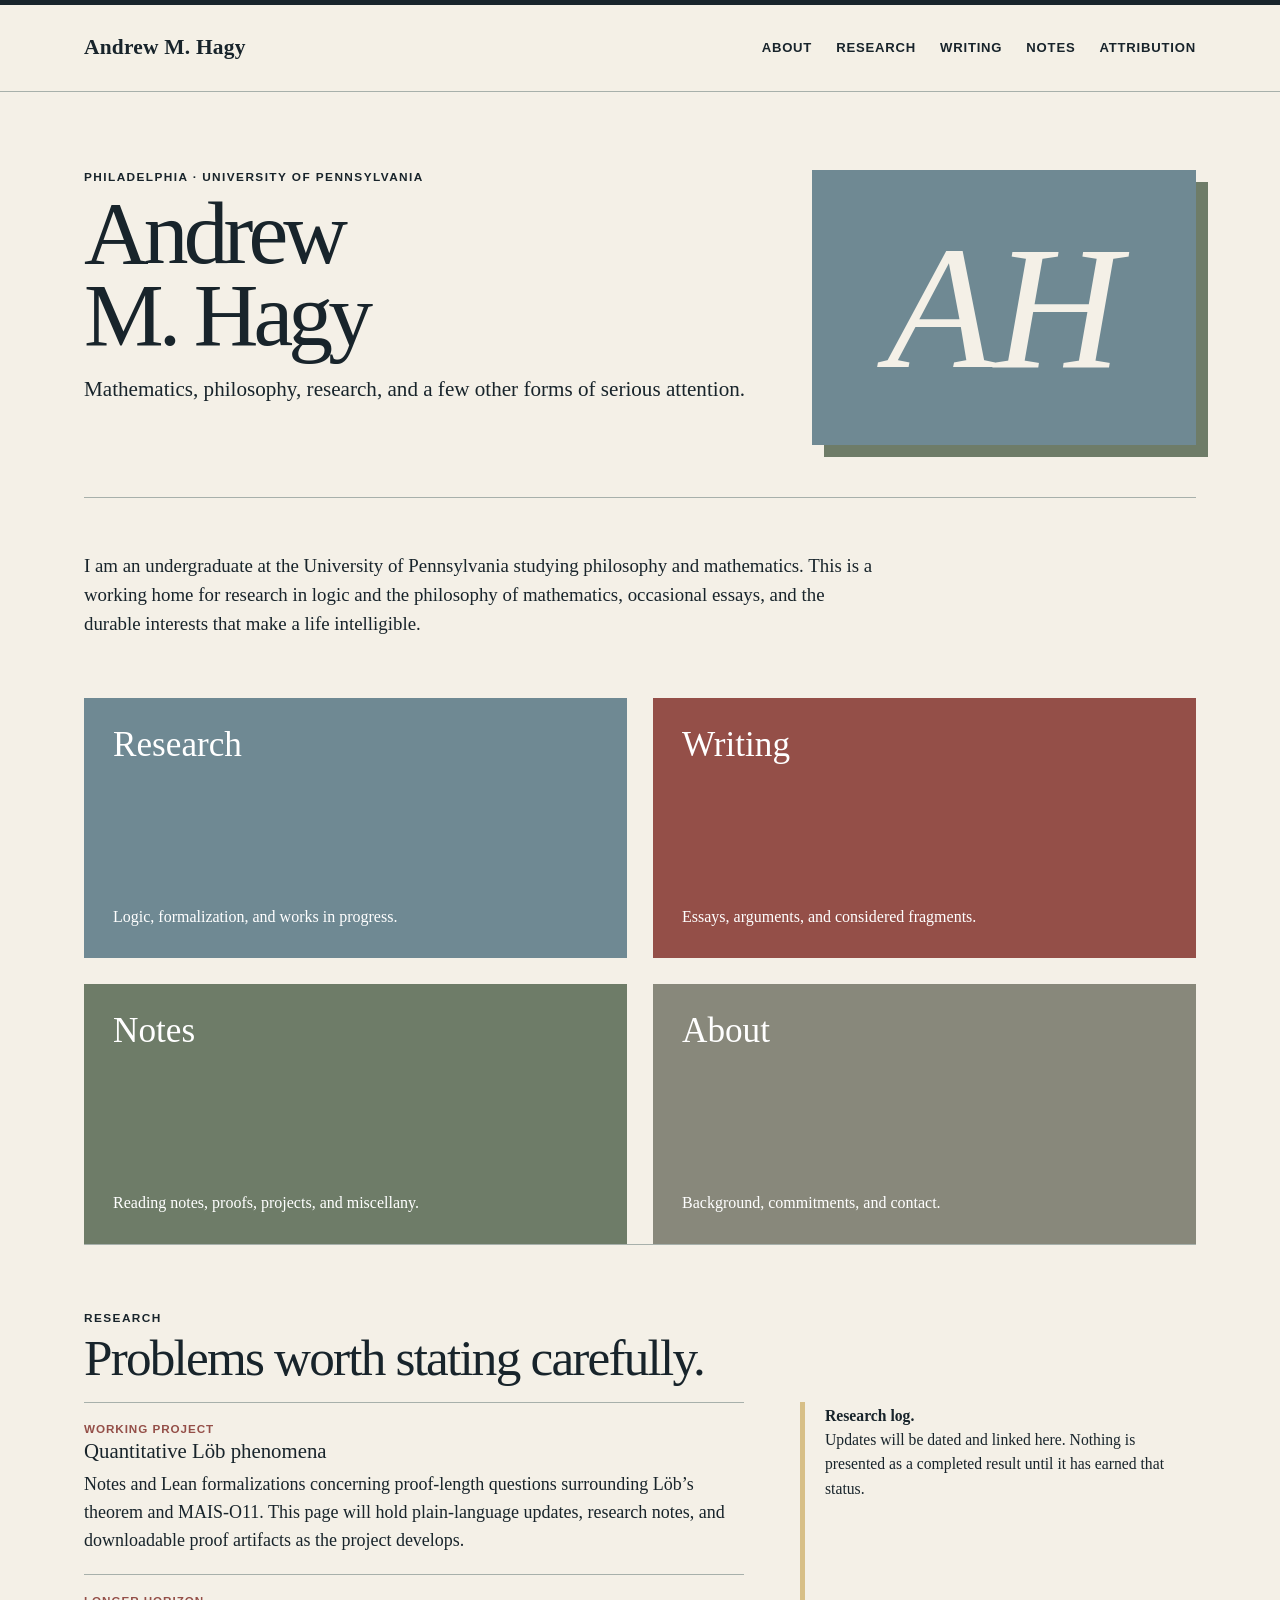
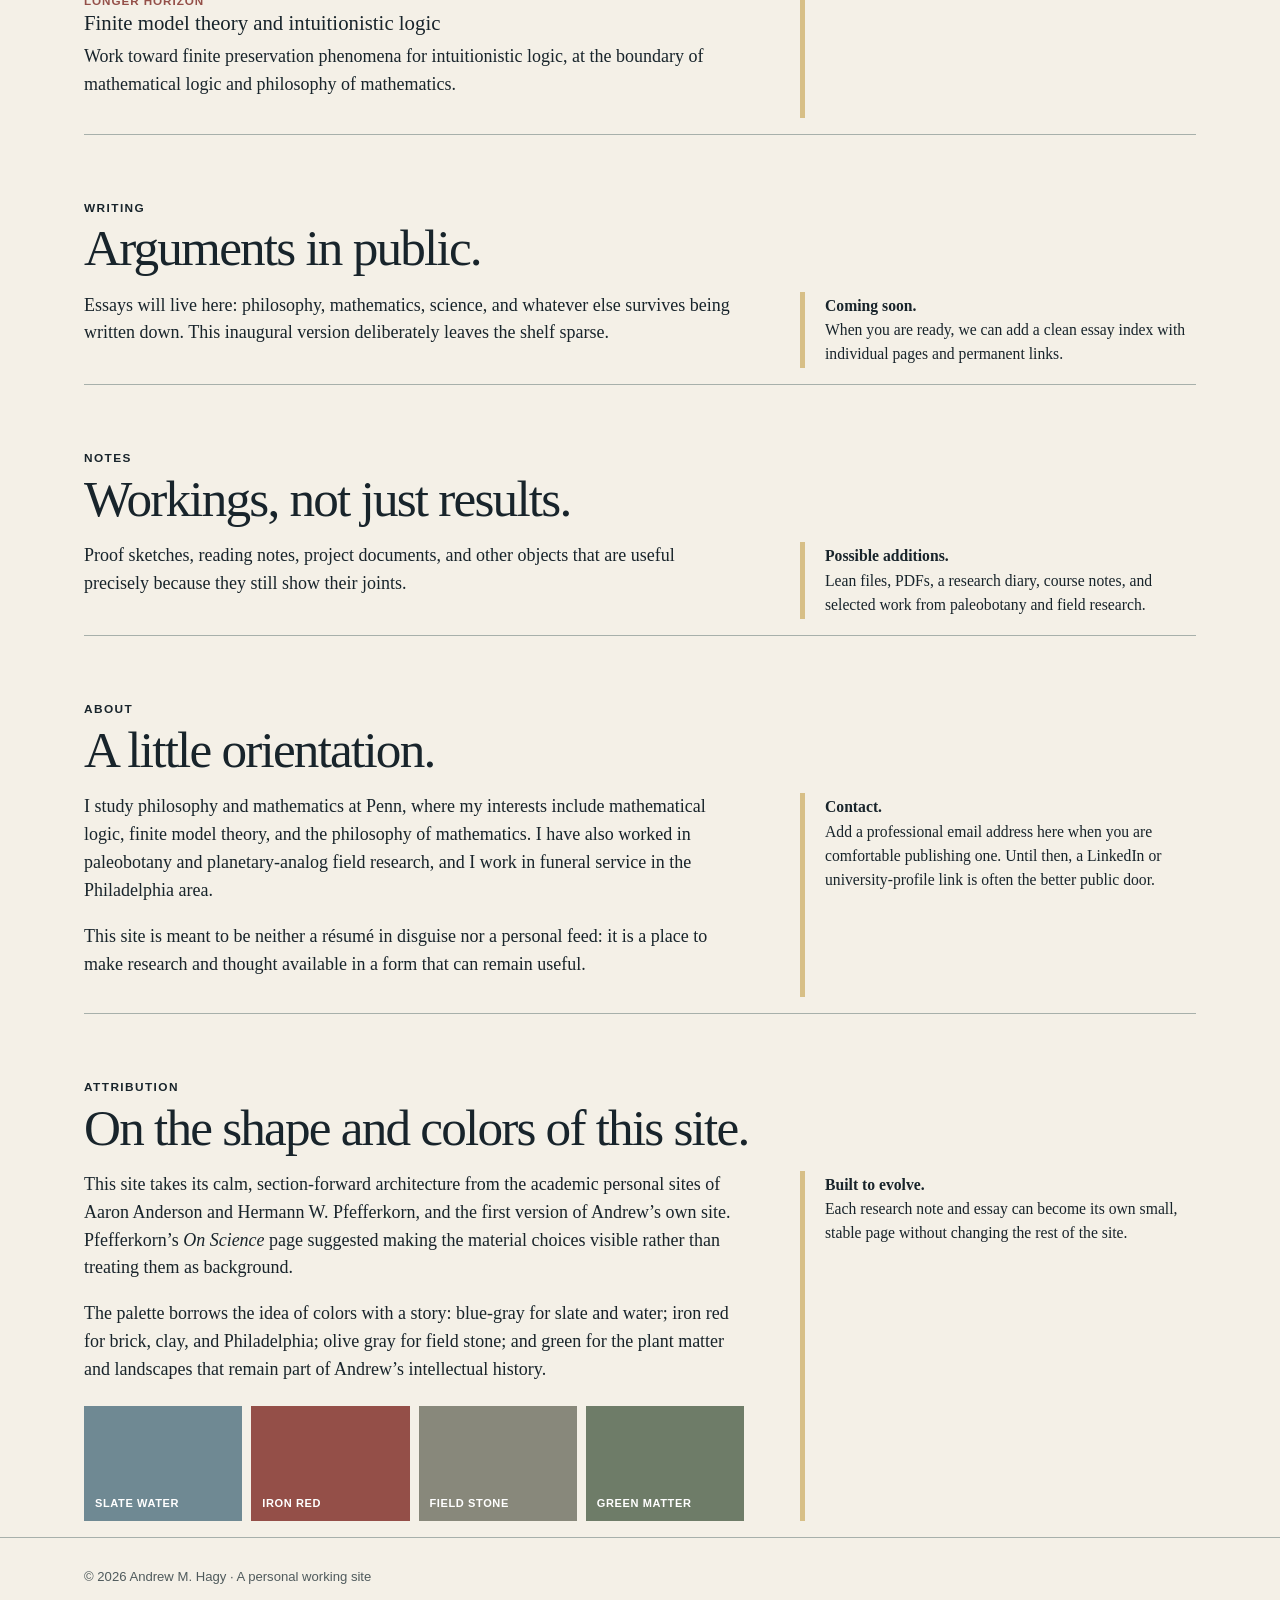
==== index.html @ b89b0084 "Publish initial personal homepage" ====
<!doctype html>
<html lang="en">
<head>
  <meta charset="utf-8">
  <meta name="viewport" content="width=device-width, initial-scale=1">
  <meta name="description" content="Andrew Hagy — mathematics, philosophy, research, and writing.">
  <title>Andrew M. Hagy</title>
  <link rel="icon" type="image/svg+xml" href="data:image/svg+xml,%3Csvg xmlns='http://www.w3.org/2000/svg' viewBox='0 0 64 64'%3E%3Crect width='64' height='64' rx='8' fill='%231e2b35'/%3E%3Cpath d='M16 46 31 15l17 31M23 34h17' fill='none' stroke='%23e7dbbd' stroke-width='5' stroke-linecap='round' stroke-linejoin='round'/%3E%3C/svg%3E">
  <style>
    :root { --ink:#18242b; --paper:#f4f0e7; --line:#a7b0ab; --blue:#6f8993; --red:#944f48; --olive:#88887b; --green:#6e7c68; --gold:#d7bf87; }
    * { box-sizing:border-box; }
    html { scroll-behavior:smooth; }
    body { margin:0; color:var(--ink); background:var(--paper); font:18px/1.55 Georgia, 'Times New Roman', serif; }
    a { color:inherit; text-decoration-thickness:1px; text-underline-offset:3px; }
    a:hover { color:var(--red); }
    .frame { max-width:1180px; margin:auto; padding:0 34px; }
    header { border-top:5px solid var(--ink); border-bottom:1px solid var(--line); background:rgba(244,240,231,.96); position:sticky; top:0; z-index:2; }
    .masthead { min-height:86px; display:flex; align-items:center; justify-content:space-between; gap:28px; }
    .name { font-size:1.34rem; font-weight:bold; letter-spacing:.01em; text-decoration:none; white-space:nowrap; }
    nav { display:flex; flex-wrap:wrap; justify-content:flex-end; gap:17px 24px; font:600 0.82rem/1.2 Arial, sans-serif; letter-spacing:.06em; text-transform:uppercase; }
    nav a { text-decoration:none; }
    main { padding-bottom:60px; }
    .hero { display:grid; grid-template-columns:1.6fr .9fr; gap:45px; padding:78px 0 52px; border-bottom:1px solid var(--line); }
    h1 { margin:0 0 16px; font-size:clamp(2.75rem,7vw,5.8rem); font-weight:normal; letter-spacing:-.055em; line-height:.92; }
    .dek { margin:0; max-width:700px; font-size:1.32rem; }
    .monogram { min-height:275px; display:grid; place-items:center; background:var(--blue); color:var(--paper); font-size:clamp(6rem,14vw,11rem); font-style:italic; line-height:1; box-shadow:12px 12px 0 var(--green); }
    .intro { padding:34px 0; max-width:790px; font-size:1.18rem; }
    .eyebrow { margin:0 0 7px; font:700 .74rem/1.25 Arial,sans-serif; letter-spacing:.12em; text-transform:uppercase; }
    .grid { display:grid; grid-template-columns:repeat(2, minmax(0,1fr)); gap:26px; margin-top:25px; }
    .tile { min-height:260px; padding:29px; display:flex; flex-direction:column; justify-content:space-between; text-decoration:none; color:#fff; transition:transform .18s ease; }
    .tile:hover { transform:translate(-4px,-4px); color:#fff; }
    .tile h2 { margin:0; font-size:2.2rem; font-weight:normal; line-height:1; }
    .tile p { max-width:410px; margin:0; font-size:1rem; line-height:1.4; }
    .research { background:var(--blue); } .writing { background:var(--red); } .notes { background:var(--green); } .about { background:var(--olive); }
    section.page { padding:66px 0 16px; border-top:1px solid var(--line); }
    section.page h2 { margin:0 0 18px; font-size:clamp(2.1rem,4vw,3.5rem); font-weight:normal; letter-spacing:-.035em; line-height:1; }
    .columns { display:grid; grid-template-columns:minmax(0,1.25fr) minmax(240px,.75fr); gap:56px; }
    .columns p:first-child { margin-top:0; }
    .aside { border-left:5px solid var(--gold); padding:2px 0 2px 20px; font-size:.98rem; }
    .entry { padding:19px 0; border-top:1px solid var(--line); }
    .entry h3 { margin:0 0 4px; font-size:1.3rem; font-weight:normal; }
    .entry p { margin:0; }
    .status { font:600 .73rem Arial,sans-serif; letter-spacing:.08em; text-transform:uppercase; color:var(--red); }
    .colors { display:grid; grid-template-columns:repeat(4,1fr); gap:9px; margin-top:22px; }
    .color { min-height:115px; padding:11px; display:flex; align-items:end; color:white; font:600 .69rem/1.2 Arial,sans-serif; letter-spacing:.055em; text-transform:uppercase; }
    footer { border-top:1px solid var(--line); padding:30px 0 44px; font: .82rem/1.4 Arial,sans-serif; color:#4f5a5c; }
    @media (max-width:720px) { .frame{padding:0 21px}.masthead{padding:17px 0;align-items:flex-start;flex-direction:column;gap:15px}nav{justify-content:flex-start;gap:12px 17px}.hero,.columns{grid-template-columns:1fr;gap:28px}.hero{padding:54px 0 37px}.monogram{min-height:185px;box-shadow:8px 8px 0 var(--green)}.grid{grid-template-columns:1fr;gap:16px}.tile{min-height:210px}.colors{grid-template-columns:repeat(2,1fr)} }
  </style>
</head>
<body>
  <header>
    <div class="frame masthead">
      <a class="name" href="#top">Andrew M. Hagy</a>
      <nav aria-label="Primary navigation">
        <a href="#about">About</a><a href="#research">Research</a><a href="#writing">Writing</a><a href="#notes">Notes</a><a href="#colophon">Attribution</a>
      </nav>
    </div>
  </header>
  <main id="top" class="frame">
    <section class="hero" aria-labelledby="title">
      <div><p class="eyebrow">Philadelphia · University of Pennsylvania</p><h1 id="title">Andrew<br>M. Hagy</h1><p class="dek">Mathematics, philosophy, research, and a few other forms of serious attention.</p></div>
      <div class="monogram" aria-label="Andrew Hagy monogram">AH</div>
    </section>
    <p class="intro">I am an undergraduate at the University of Pennsylvania studying philosophy and mathematics. This is a working home for research in logic and the philosophy of mathematics, occasional essays, and the durable interests that make a life intelligible.</p>
    <div class="grid" aria-label="Sections">
      <a class="tile research" href="#research"><h2>Research</h2><p>Logic, formalization, and works in progress.</p></a>
      <a class="tile writing" href="#writing"><h2>Writing</h2><p>Essays, arguments, and considered fragments.</p></a>
      <a class="tile notes" href="#notes"><h2>Notes</h2><p>Reading notes, proofs, projects, and miscellany.</p></a>
      <a class="tile about" href="#about"><h2>About</h2><p>Background, commitments, and contact.</p></a>
    </div>
    <section id="research" class="page">
      <p class="eyebrow">Research</p><h2>Problems worth stating carefully.</h2>
      <div class="columns"><div>
        <article class="entry"><p class="status">Working project</p><h3>Quantitative Löb phenomena</h3><p>Notes and Lean formalizations concerning proof-length questions surrounding Löb’s theorem and MAIS-O11. This page will hold plain-language updates, research notes, and downloadable proof artifacts as the project develops.</p></article>
        <article class="entry"><p class="status">Longer horizon</p><h3>Finite model theory and intuitionistic logic</h3><p>Work toward finite preservation phenomena for intuitionistic logic, at the boundary of mathematical logic and philosophy of mathematics.</p></article>
      </div><aside class="aside"><strong>Research log.</strong><br>Updates will be dated and linked here. Nothing is presented as a completed result until it has earned that status.</aside></div>
    </section>
    <section id="writing" class="page"><p class="eyebrow">Writing</p><h2>Arguments in public.</h2><div class="columns"><div><p>Essays will live here: philosophy, mathematics, science, and whatever else survives being written down. This inaugural version deliberately leaves the shelf sparse.</p></div><aside class="aside"><strong>Coming soon.</strong><br>When you are ready, we can add a clean essay index with individual pages and permanent links.</aside></div></section>
    <section id="notes" class="page"><p class="eyebrow">Notes</p><h2>Workings, not just results.</h2><div class="columns"><div><p>Proof sketches, reading notes, project documents, and other objects that are useful precisely because they still show their joints.</p></div><aside class="aside"><strong>Possible additions.</strong><br>Lean files, PDFs, a research diary, course notes, and selected work from paleobotany and field research.</aside></div></section>
    <section id="about" class="page"><p class="eyebrow">About</p><h2>A little orientation.</h2><div class="columns"><div><p>I study philosophy and mathematics at Penn, where my interests include mathematical logic, finite model theory, and the philosophy of mathematics. I have also worked in paleobotany and planetary-analog field research, and I work in funeral service in the Philadelphia area.</p><p>This site is meant to be neither a résumé in disguise nor a personal feed: it is a place to make research and thought available in a form that can remain useful.</p></div><aside class="aside"><strong>Contact.</strong><br>Add a professional email address here when you are comfortable publishing one. Until then, a LinkedIn or university-profile link is often the better public door.</aside></div></section>
    <section id="colophon" class="page"><p class="eyebrow">Attribution</p><h2>On the shape and colors of this site.</h2><div class="columns"><div><p>This site takes its calm, section-forward architecture from the academic personal sites of Aaron Anderson and Hermann W. Pfefferkorn, and the first version of Andrew’s own site. Pfefferkorn’s <em>On Science</em> page suggested making the material choices visible rather than treating them as background.</p><p>The palette borrows the idea of colors with a story: blue-gray for slate and water; iron red for brick, clay, and Philadelphia; olive gray for field stone; and green for the plant matter and landscapes that remain part of Andrew’s intellectual history.</p><div class="colors" aria-label="Site palette"><div class="color" style="background:#6f8993">Slate water</div><div class="color" style="background:#944f48">Iron red</div><div class="color" style="background:#88887b">Field stone</div><div class="color" style="background:#6e7c68">Green matter</div></div></div><aside class="aside"><strong>Built to evolve.</strong><br>Each research note and essay can become its own small, stable page without changing the rest of the site.</aside></div></section>
  </main>
  <footer><div class="frame">© 2026 Andrew M. Hagy · A personal working site</div></footer>
</body>
</html>
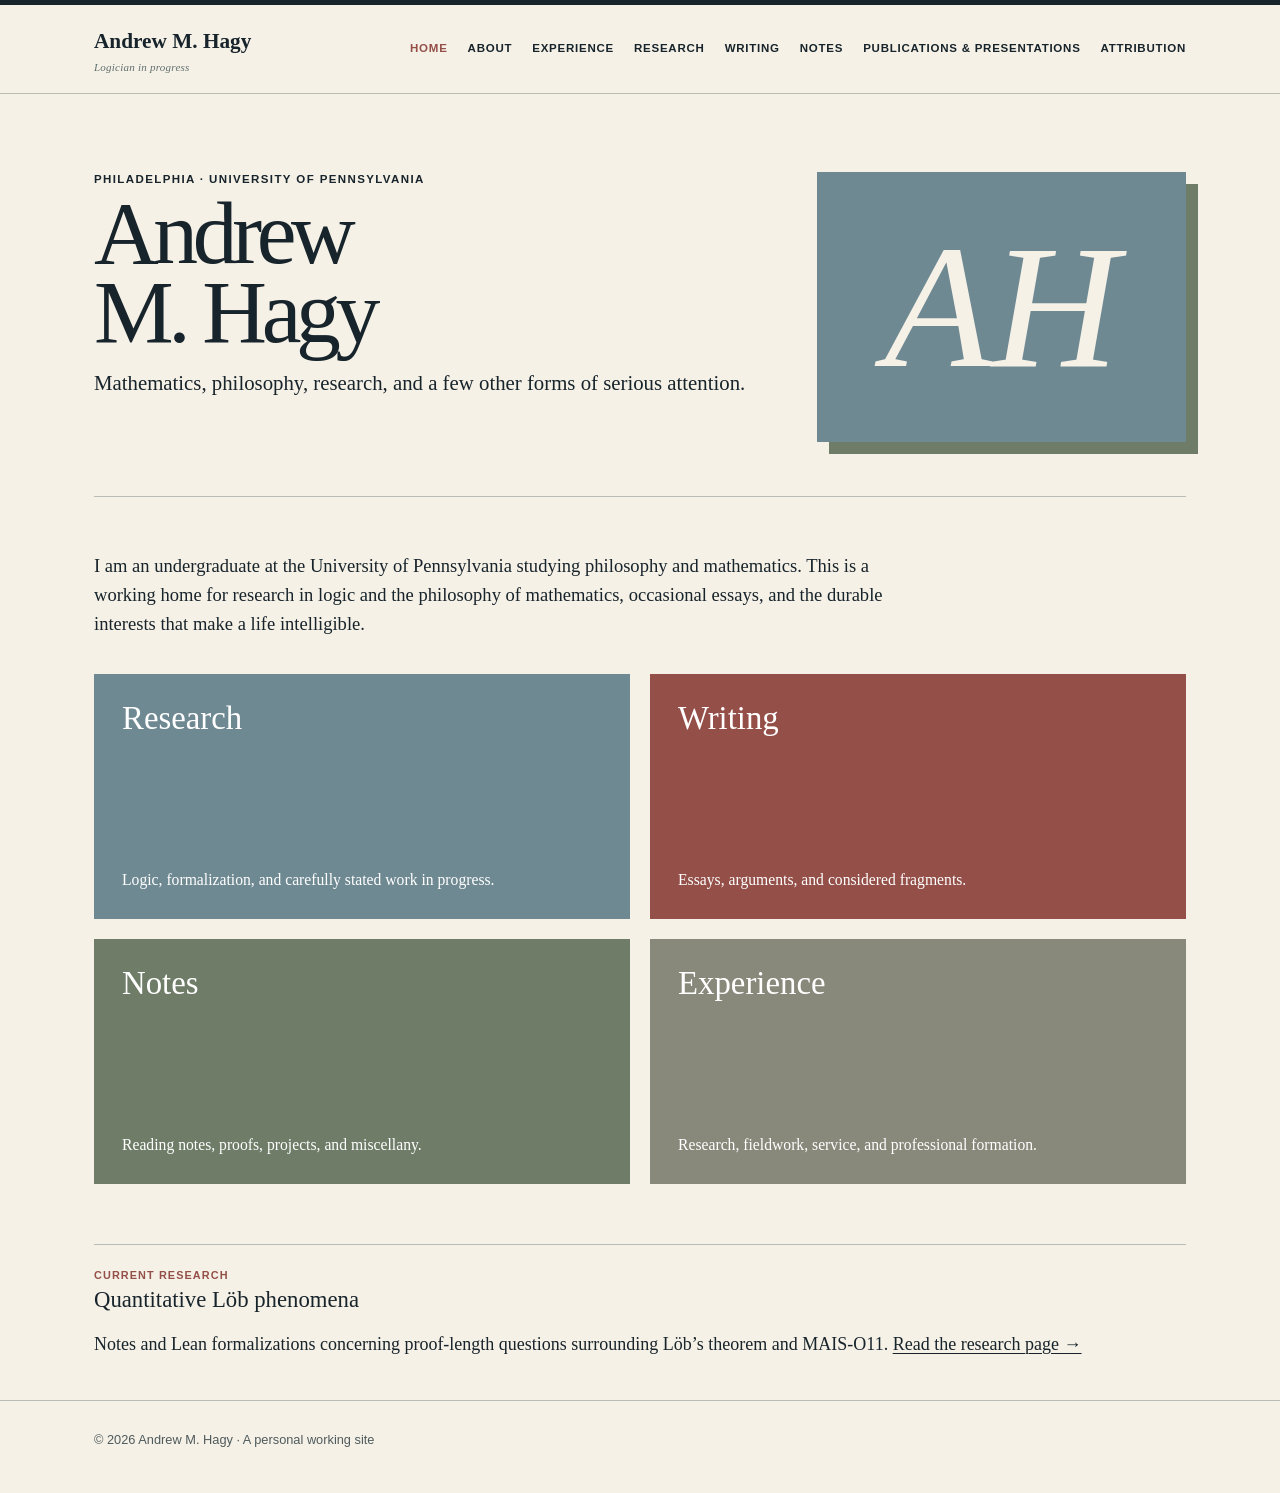
==== commit 465a4579: "Make home page a landing page with separate sections" ====
--- a/index.html
+++ b/index.html
@@ -1,85 +1 @@
-<!doctype html>
-<html lang="en">
-<head>
-  <meta charset="utf-8">
-  <meta name="viewport" content="width=device-width, initial-scale=1">
-  <meta name="description" content="Andrew Hagy — mathematics, philosophy, research, and writing.">
-  <title>Andrew M. Hagy</title>
-  <link rel="icon" type="image/svg+xml" href="data:image/svg+xml,%3Csvg xmlns='http://www.w3.org/2000/svg' viewBox='0 0 64 64'%3E%3Crect width='64' height='64' rx='8' fill='%231e2b35'/%3E%3Cpath d='M16 46 31 15l17 31M23 34h17' fill='none' stroke='%23e7dbbd' stroke-width='5' stroke-linecap='round' stroke-linejoin='round'/%3E%3C/svg%3E">
-  <style>
-    :root { --ink:#18242b; --paper:#f4f0e7; --line:#a7b0ab; --blue:#6f8993; --red:#944f48; --olive:#88887b; --green:#6e7c68; --gold:#d7bf87; }
-    * { box-sizing:border-box; }
-    html { scroll-behavior:smooth; }
-    body { margin:0; color:var(--ink); background:var(--paper); font:18px/1.55 Georgia, 'Times New Roman', serif; }
-    a { color:inherit; text-decoration-thickness:1px; text-underline-offset:3px; }
-    a:hover { color:var(--red); }
-    .frame { max-width:1180px; margin:auto; padding:0 34px; }
-    header { border-top:5px solid var(--ink); border-bottom:1px solid var(--line); background:rgba(244,240,231,.96); position:sticky; top:0; z-index:2; }
-    .masthead { min-height:86px; display:flex; align-items:center; justify-content:space-between; gap:28px; }
-    .name { font-size:1.34rem; font-weight:bold; letter-spacing:.01em; text-decoration:none; white-space:nowrap; }
-    nav { display:flex; flex-wrap:wrap; justify-content:flex-end; gap:17px 24px; font:600 0.82rem/1.2 Arial, sans-serif; letter-spacing:.06em; text-transform:uppercase; }
-    nav a { text-decoration:none; }
-    main { padding-bottom:60px; }
-    .hero { display:grid; grid-template-columns:1.6fr .9fr; gap:45px; padding:78px 0 52px; border-bottom:1px solid var(--line); }
-    h1 { margin:0 0 16px; font-size:clamp(2.75rem,7vw,5.8rem); font-weight:normal; letter-spacing:-.055em; line-height:.92; }
-    .dek { margin:0; max-width:700px; font-size:1.32rem; }
-    .monogram { min-height:275px; display:grid; place-items:center; background:var(--blue); color:var(--paper); font-size:clamp(6rem,14vw,11rem); font-style:italic; line-height:1; box-shadow:12px 12px 0 var(--green); }
-    .intro { padding:34px 0; max-width:790px; font-size:1.18rem; }
-    .eyebrow { margin:0 0 7px; font:700 .74rem/1.25 Arial,sans-serif; letter-spacing:.12em; text-transform:uppercase; }
-    .grid { display:grid; grid-template-columns:repeat(2, minmax(0,1fr)); gap:26px; margin-top:25px; }
-    .tile { min-height:260px; padding:29px; display:flex; flex-direction:column; justify-content:space-between; text-decoration:none; color:#fff; transition:transform .18s ease; }
-    .tile:hover { transform:translate(-4px,-4px); color:#fff; }
-    .tile h2 { margin:0; font-size:2.2rem; font-weight:normal; line-height:1; }
-    .tile p { max-width:410px; margin:0; font-size:1rem; line-height:1.4; }
-    .research { background:var(--blue); } .writing { background:var(--red); } .notes { background:var(--green); } .about { background:var(--olive); }
-    section.page { padding:66px 0 16px; border-top:1px solid var(--line); }
-    section.page h2 { margin:0 0 18px; font-size:clamp(2.1rem,4vw,3.5rem); font-weight:normal; letter-spacing:-.035em; line-height:1; }
-    .columns { display:grid; grid-template-columns:minmax(0,1.25fr) minmax(240px,.75fr); gap:56px; }
-    .columns p:first-child { margin-top:0; }
-    .aside { border-left:5px solid var(--gold); padding:2px 0 2px 20px; font-size:.98rem; }
-    .entry { padding:19px 0; border-top:1px solid var(--line); }
-    .entry h3 { margin:0 0 4px; font-size:1.3rem; font-weight:normal; }
-    .entry p { margin:0; }
-    .status { font:600 .73rem Arial,sans-serif; letter-spacing:.08em; text-transform:uppercase; color:var(--red); }
-    .colors { display:grid; grid-template-columns:repeat(4,1fr); gap:9px; margin-top:22px; }
-    .color { min-height:115px; padding:11px; display:flex; align-items:end; color:white; font:600 .69rem/1.2 Arial,sans-serif; letter-spacing:.055em; text-transform:uppercase; }
-    footer { border-top:1px solid var(--line); padding:30px 0 44px; font: .82rem/1.4 Arial,sans-serif; color:#4f5a5c; }
-    @media (max-width:720px) { .frame{padding:0 21px}.masthead{padding:17px 0;align-items:flex-start;flex-direction:column;gap:15px}nav{justify-content:flex-start;gap:12px 17px}.hero,.columns{grid-template-columns:1fr;gap:28px}.hero{padding:54px 0 37px}.monogram{min-height:185px;box-shadow:8px 8px 0 var(--green)}.grid{grid-template-columns:1fr;gap:16px}.tile{min-height:210px}.colors{grid-template-columns:repeat(2,1fr)} }
-  </style>
-</head>
-<body>
-  <header>
-    <div class="frame masthead">
-      <a class="name" href="#top">Andrew M. Hagy</a>
-      <nav aria-label="Primary navigation">
-        <a href="#about">About</a><a href="#research">Research</a><a href="#writing">Writing</a><a href="#notes">Notes</a><a href="#colophon">Attribution</a>
-      </nav>
-    </div>
-  </header>
-  <main id="top" class="frame">
-    <section class="hero" aria-labelledby="title">
-      <div><p class="eyebrow">Philadelphia · University of Pennsylvania</p><h1 id="title">Andrew<br>M. Hagy</h1><p class="dek">Mathematics, philosophy, research, and a few other forms of serious attention.</p></div>
-      <div class="monogram" aria-label="Andrew Hagy monogram">AH</div>
-    </section>
-    <p class="intro">I am an undergraduate at the University of Pennsylvania studying philosophy and mathematics. This is a working home for research in logic and the philosophy of mathematics, occasional essays, and the durable interests that make a life intelligible.</p>
-    <div class="grid" aria-label="Sections">
-      <a class="tile research" href="#research"><h2>Research</h2><p>Logic, formalization, and works in progress.</p></a>
-      <a class="tile writing" href="#writing"><h2>Writing</h2><p>Essays, arguments, and considered fragments.</p></a>
-      <a class="tile notes" href="#notes"><h2>Notes</h2><p>Reading notes, proofs, projects, and miscellany.</p></a>
-      <a class="tile about" href="#about"><h2>About</h2><p>Background, commitments, and contact.</p></a>
-    </div>
-    <section id="research" class="page">
-      <p class="eyebrow">Research</p><h2>Problems worth stating carefully.</h2>
-      <div class="columns"><div>
-        <article class="entry"><p class="status">Working project</p><h3>Quantitative Löb phenomena</h3><p>Notes and Lean formalizations concerning proof-length questions surrounding Löb’s theorem and MAIS-O11. This page will hold plain-language updates, research notes, and downloadable proof artifacts as the project develops.</p></article>
-        <article class="entry"><p class="status">Longer horizon</p><h3>Finite model theory and intuitionistic logic</h3><p>Work toward finite preservation phenomena for intuitionistic logic, at the boundary of mathematical logic and philosophy of mathematics.</p></article>
-      </div><aside class="aside"><strong>Research log.</strong><br>Updates will be dated and linked here. Nothing is presented as a completed result until it has earned that status.</aside></div>
-    </section>
-    <section id="writing" class="page"><p class="eyebrow">Writing</p><h2>Arguments in public.</h2><div class="columns"><div><p>Essays will live here: philosophy, mathematics, science, and whatever else survives being written down. This inaugural version deliberately leaves the shelf sparse.</p></div><aside class="aside"><strong>Coming soon.</strong><br>When you are ready, we can add a clean essay index with individual pages and permanent links.</aside></div></section>
-    <section id="notes" class="page"><p class="eyebrow">Notes</p><h2>Workings, not just results.</h2><div class="columns"><div><p>Proof sketches, reading notes, project documents, and other objects that are useful precisely because they still show their joints.</p></div><aside class="aside"><strong>Possible additions.</strong><br>Lean files, PDFs, a research diary, course notes, and selected work from paleobotany and field research.</aside></div></section>
-    <section id="about" class="page"><p class="eyebrow">About</p><h2>A little orientation.</h2><div class="columns"><div><p>I study philosophy and mathematics at Penn, where my interests include mathematical logic, finite model theory, and the philosophy of mathematics. I have also worked in paleobotany and planetary-analog field research, and I work in funeral service in the Philadelphia area.</p><p>This site is meant to be neither a résumé in disguise nor a personal feed: it is a place to make research and thought available in a form that can remain useful.</p></div><aside class="aside"><strong>Contact.</strong><br>Add a professional email address here when you are comfortable publishing one. Until then, a LinkedIn or university-profile link is often the better public door.</aside></div></section>
-    <section id="colophon" class="page"><p class="eyebrow">Attribution</p><h2>On the shape and colors of this site.</h2><div class="columns"><div><p>This site takes its calm, section-forward architecture from the academic personal sites of Aaron Anderson and Hermann W. Pfefferkorn, and the first version of Andrew’s own site. Pfefferkorn’s <em>On Science</em> page suggested making the material choices visible rather than treating them as background.</p><p>The palette borrows the idea of colors with a story: blue-gray for slate and water; iron red for brick, clay, and Philadelphia; olive gray for field stone; and green for the plant matter and landscapes that remain part of Andrew’s intellectual history.</p><div class="colors" aria-label="Site palette"><div class="color" style="background:#6f8993">Slate water</div><div class="color" style="background:#944f48">Iron red</div><div class="color" style="background:#88887b">Field stone</div><div class="color" style="background:#6e7c68">Green matter</div></div></div><aside class="aside"><strong>Built to evolve.</strong><br>Each research note and essay can become its own small, stable page without changing the rest of the site.</aside></div></section>
-  </main>
-  <footer><div class="frame">© 2026 Andrew M. Hagy · A personal working site</div></footer>
-</body>
-</html>
+<!doctype html><html lang="en"><head><meta charset="utf-8"><meta name="viewport" content="width=device-width, initial-scale=1"><meta name="description" content="Andrew M. Hagy — philosophy, mathematics, research, and writing."><title>Andrew M. Hagy</title><link rel="stylesheet" href="style.css"></head><body><header><div class="frame masthead"><a class="name" href="index.html">Andrew M. Hagy<small>Logician in progress</small></a><nav aria-label="Primary navigation"><a href="index.html" aria-current="page">Home</a><a href="about.html">About</a><a href="experience.html">Experience</a><a href="research.html">Research</a><a href="writing.html">Writing</a><a href="notes.html">Notes</a><a href="publications.html">Publications &amp; Presentations</a><a href="attribution.html">Attribution</a></nav></div></header><main class="frame"><section class="hero"><div><p class="eyebrow">Philadelphia · University of Pennsylvania</p><h1>Andrew<br>M. Hagy</h1><p class="dek">Mathematics, philosophy, research, and a few other forms of serious attention.</p></div><div class="monogram" aria-label="Andrew Hagy monogram">AH</div></section><p class="intro">I am an undergraduate at the University of Pennsylvania studying philosophy and mathematics. This is a working home for research in logic and the philosophy of mathematics, occasional essays, and the durable interests that make a life intelligible.</p><div class="grid"><a class="tile blue" href="research.html"><h2>Research</h2><p>Logic, formalization, and carefully stated work in progress.</p></a><a class="tile red" href="writing.html"><h2>Writing</h2><p>Essays, arguments, and considered fragments.</p></a><a class="tile green" href="notes.html"><h2>Notes</h2><p>Reading notes, proofs, projects, and miscellany.</p></a><a class="tile olive" href="experience.html"><h2>Experience</h2><p>Research, fieldwork, service, and professional formation.</p></a></div><section class="entry"><p class="status">Current research</p><h2>Quantitative Löb phenomena</h2><p>Notes and Lean formalizations concerning proof-length questions surrounding Löb’s theorem and MAIS-O11. <a href="research.html">Read the research page →</a></p></section></main><footer><div class="frame">© 2026 Andrew M. Hagy · A personal working site</div></footer></body></html>
--- a/style.css
+++ b/style.css
@@ -0,0 +1 @@
+:root{--ink:#18242b;--paper:#f5f1e7;--muted:#60706e;--line:#b8beb5;--blue:#6f8993;--red:#944f48;--olive:#88887b;--green:#6e7c68;--gold:#d7bf87}*{box-sizing:border-box}html{scroll-behavior:smooth}body{margin:0;background:var(--paper);color:var(--ink);font:18px/1.58 Georgia,"Times New Roman",serif}a{color:inherit;text-underline-offset:3px;text-decoration-thickness:1px}a:hover{color:var(--red)}.frame{max-width:1160px;margin:auto;padding:0 34px}header{background:rgba(245,241,231,.97);border-top:5px solid var(--ink);border-bottom:1px solid var(--line);position:sticky;top:0;z-index:5}.masthead{display:flex;min-height:88px;gap:28px;align-items:center;justify-content:space-between}.name{font-size:1.33rem;font-weight:bold;text-decoration:none;white-space:nowrap}.name small{display:block;margin-top:2px;color:var(--muted);font:italic .69rem Georgia,serif;letter-spacing:.02em}nav{display:flex;flex-wrap:wrap;justify-content:flex-end;gap:11px 20px;font:600 .72rem/1.2 Arial,sans-serif;letter-spacing:.065em;text-transform:uppercase}nav a{text-decoration:none}nav a[aria-current="page"]{color:var(--red)}main{padding-bottom:70px}.hero{display:grid;grid-template-columns:1.5fr .82fr;gap:48px;padding:78px 0 54px;border-bottom:1px solid var(--line)}.eyebrow{margin:0 0 8px;font:700 .72rem/1.25 Arial,sans-serif;letter-spacing:.12em;text-transform:uppercase}.hero h1{margin:0 0 15px;font-size:clamp(3rem,7vw,6rem);font-weight:normal;letter-spacing:-.06em;line-height:.88}.dek{margin:0;max-width:700px;font-size:1.3rem}.monogram{display:grid;place-items:center;min-height:270px;background:var(--blue);box-shadow:12px 12px 0 var(--green);color:var(--paper);font:italic clamp(6rem,14vw,11rem)/1 Georgia}.intro{max-width:790px;padding:35px 0 10px;font-size:1.16rem}.grid{display:grid;grid-template-columns:repeat(2,minmax(0,1fr));gap:20px;margin:25px 0 60px}.tile{display:flex;min-height:245px;padding:28px;flex-direction:column;justify-content:space-between;color:#fff;text-decoration:none;transition:transform .18s ease}.tile:hover{color:#fff;transform:translate(-4px,-4px)}.tile h2{margin:0;font-size:2.05rem;font-weight:normal;line-height:1}.tile p{margin:0;max-width:380px;font-size:.98rem;line-height:1.4}.blue{background:var(--blue)}.red{background:var(--red)}.green{background:var(--green)}.olive{background:var(--olive)}.page-title{padding:67px 0 36px;border-bottom:1px solid var(--line)}.page-title h1{margin:0;font-size:clamp(2.8rem,6vw,5rem);font-weight:normal;letter-spacing:-.055em;line-height:.94}.page-title p:not(.eyebrow){max-width:700px;margin:15px 0 0;font-size:1.18rem}.layout{display:grid;grid-template-columns:minmax(0,1.35fr) minmax(240px,.65fr);gap:58px;padding:42px 0}.layout p:first-child{margin-top:0}.aside{align-self:start;border-left:5px solid var(--gold);padding:2px 0 3px 19px;font-size:.96rem}.aside strong{font-family:Arial,sans-serif;font-size:.76rem;letter-spacing:.08em;text-transform:uppercase}.entry{padding:24px 0;border-top:1px solid var(--line)}.entry:first-child{padding-top:0;border-top:0}.entry h2,.entry h3{margin:0 0 5px;font-size:1.42rem;font-weight:normal;line-height:1.1}.meta{margin:0 0 12px;color:var(--muted);font:italic .92rem/1.4 Georgia,serif}.status{margin:0 0 5px;color:var(--red);font:700 .68rem/1.2 Arial,sans-serif;letter-spacing:.1em;text-transform:uppercase}.placeholder{margin:26px 0;padding:18px 20px;border:1px dashed var(--line);background:#faf8f1;color:#52615f;font-size:.95rem}.placeholder strong{font-family:Arial,sans-serif;font-size:.76rem;letter-spacing:.07em;text-transform:uppercase}.colors{display:grid;grid-template-columns:repeat(4,1fr);gap:9px;margin-top:22px}.color{display:flex;min-height:108px;padding:10px;align-items:end;color:#fff;font:600 .65rem/1.15 Arial,sans-serif;letter-spacing:.055em;text-transform:uppercase}footer{border-top:1px solid var(--line);padding:30px 0 44px;color:#4f5a5c;font:.8rem/1.4 Arial,sans-serif}@media(max-width:760px){.frame{padding:0 21px}.masthead{padding:15px 0;align-items:flex-start;flex-direction:column;gap:15px}nav{justify-content:flex-start;gap:11px 16px}.hero,.layout{grid-template-columns:1fr;gap:28px}.hero{padding:55px 0 38px}.monogram{min-height:180px;box-shadow:8px 8px 0 var(--green)}.grid{grid-template-columns:1fr;gap:15px;margin-bottom:45px}.tile{min-height:210px}.page-title{padding:52px 0 28px}.layout{padding-top:31px}.colors{grid-template-columns:repeat(2,1fr)}}
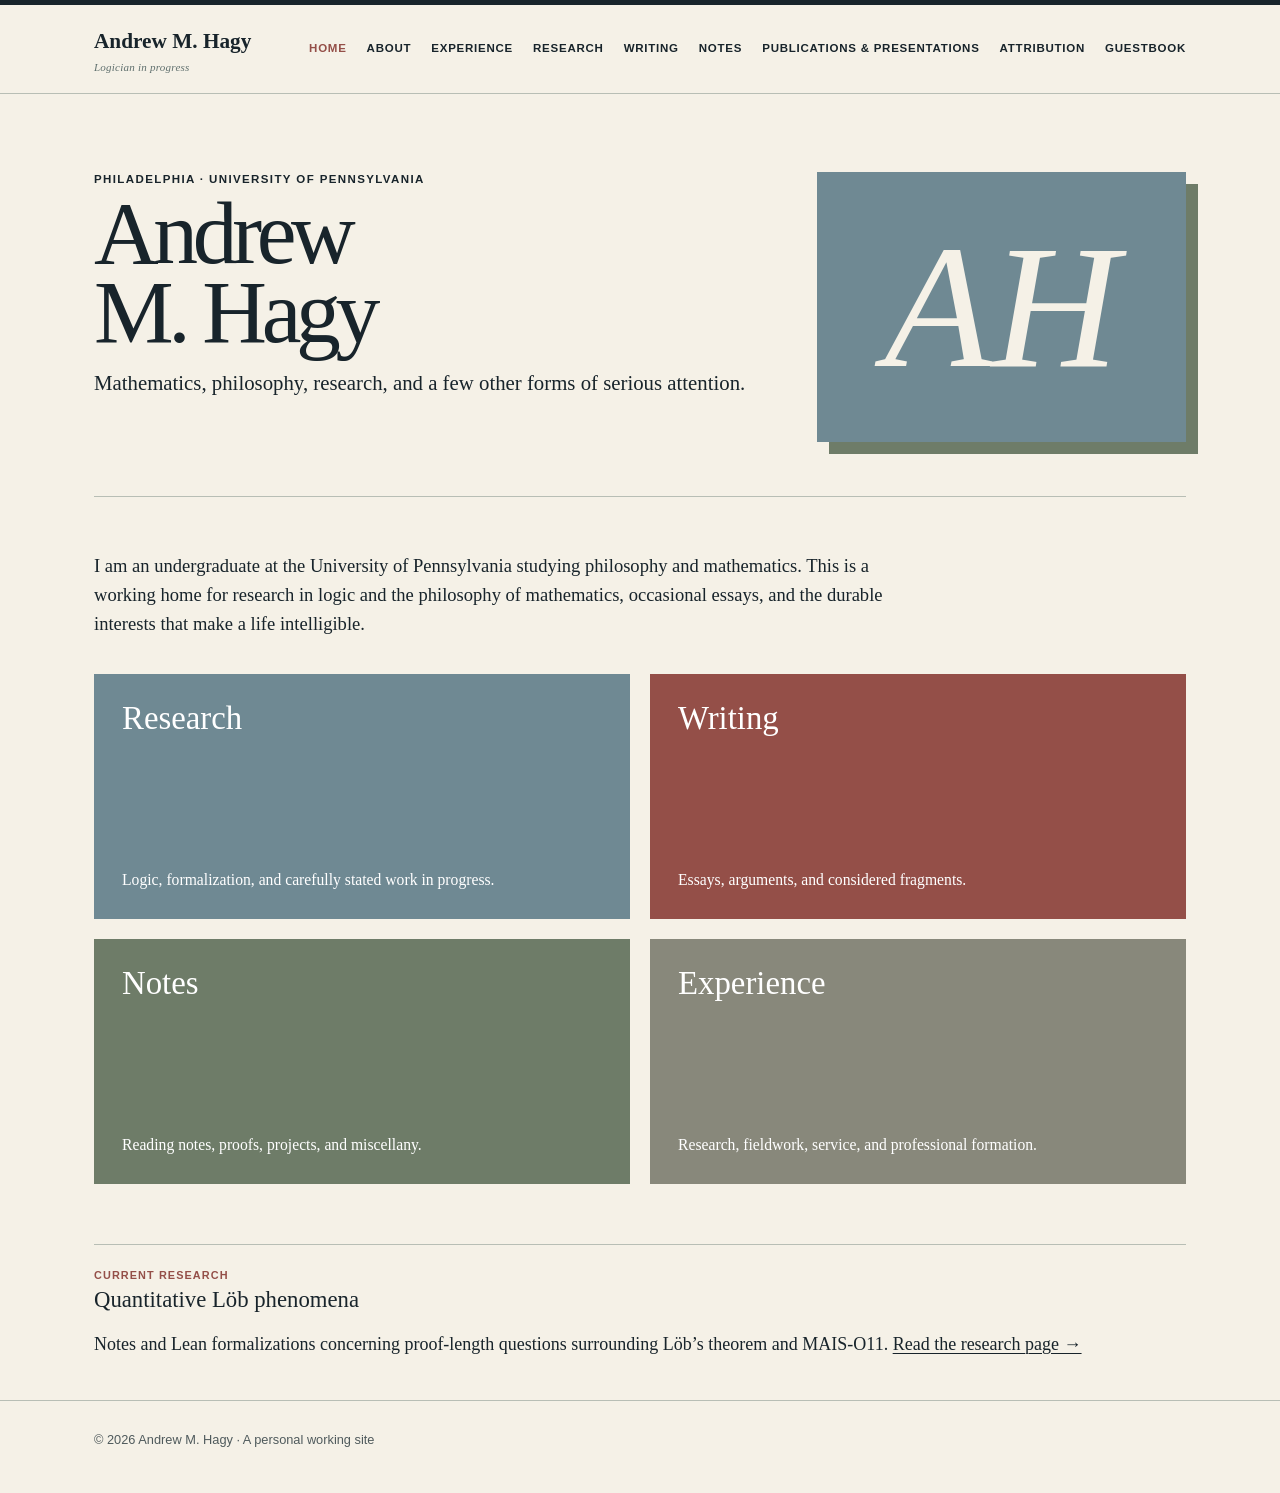
==== commit 07ba3515: "Add guestbook to site navigation" ====
--- a/index.html
+++ b/index.html
@@ -1 +1 @@
-<!doctype html><html lang="en"><head><meta charset="utf-8"><meta name="viewport" content="width=device-width, initial-scale=1"><meta name="description" content="Andrew M. Hagy — philosophy, mathematics, research, and writing."><title>Andrew M. Hagy</title><link rel="stylesheet" href="style.css"></head><body><header><div class="frame masthead"><a class="name" href="index.html">Andrew M. Hagy<small>Logician in progress</small></a><nav aria-label="Primary navigation"><a href="index.html" aria-current="page">Home</a><a href="about.html">About</a><a href="experience.html">Experience</a><a href="research.html">Research</a><a href="writing.html">Writing</a><a href="notes.html">Notes</a><a href="publications.html">Publications &amp; Presentations</a><a href="attribution.html">Attribution</a></nav></div></header><main class="frame"><section class="hero"><div><p class="eyebrow">Philadelphia · University of Pennsylvania</p><h1>Andrew<br>M. Hagy</h1><p class="dek">Mathematics, philosophy, research, and a few other forms of serious attention.</p></div><div class="monogram" aria-label="Andrew Hagy monogram">AH</div></section><p class="intro">I am an undergraduate at the University of Pennsylvania studying philosophy and mathematics. This is a working home for research in logic and the philosophy of mathematics, occasional essays, and the durable interests that make a life intelligible.</p><div class="grid"><a class="tile blue" href="research.html"><h2>Research</h2><p>Logic, formalization, and carefully stated work in progress.</p></a><a class="tile red" href="writing.html"><h2>Writing</h2><p>Essays, arguments, and considered fragments.</p></a><a class="tile green" href="notes.html"><h2>Notes</h2><p>Reading notes, proofs, projects, and miscellany.</p></a><a class="tile olive" href="experience.html"><h2>Experience</h2><p>Research, fieldwork, service, and professional formation.</p></a></div><section class="entry"><p class="status">Current research</p><h2>Quantitative Löb phenomena</h2><p>Notes and Lean formalizations concerning proof-length questions surrounding Löb’s theorem and MAIS-O11. <a href="research.html">Read the research page →</a></p></section></main><footer><div class="frame">© 2026 Andrew M. Hagy · A personal working site</div></footer></body></html>+<!doctype html><html lang="en"><head><meta charset="utf-8"><meta name="viewport" content="width=device-width, initial-scale=1"><meta name="description" content="Andrew M. Hagy — philosophy, mathematics, research, and writing."><title>Andrew M. Hagy</title><link rel="stylesheet" href="style.css"></head><body><header><div class="frame masthead"><a class="name" href="index.html">Andrew M. Hagy<small>Logician in progress</small></a><nav aria-label="Primary navigation"><a href="index.html" aria-current="page">Home</a><a href="about.html">About</a><a href="experience.html">Experience</a><a href="research.html">Research</a><a href="writing.html">Writing</a><a href="notes.html">Notes</a><a href="publications.html">Publications &amp; Presentations</a><a href="attribution.html">Attribution</a><a href="guestbook.html">Guestbook</a></nav></div></header><main class="frame"><section class="hero"><div><p class="eyebrow">Philadelphia · University of Pennsylvania</p><h1>Andrew<br>M. Hagy</h1><p class="dek">Mathematics, philosophy, research, and a few other forms of serious attention.</p></div><div class="monogram" aria-label="Andrew Hagy monogram">AH</div></section><p class="intro">I am an undergraduate at the University of Pennsylvania studying philosophy and mathematics. This is a working home for research in logic and the philosophy of mathematics, occasional essays, and the durable interests that make a life intelligible.</p><div class="grid"><a class="tile blue" href="research.html"><h2>Research</h2><p>Logic, formalization, and carefully stated work in progress.</p></a><a class="tile red" href="writing.html"><h2>Writing</h2><p>Essays, arguments, and considered fragments.</p></a><a class="tile green" href="notes.html"><h2>Notes</h2><p>Reading notes, proofs, projects, and miscellany.</p></a><a class="tile olive" href="experience.html"><h2>Experience</h2><p>Research, fieldwork, service, and professional formation.</p></a></div><section class="entry"><p class="status">Current research</p><h2>Quantitative Löb phenomena</h2><p>Notes and Lean formalizations concerning proof-length questions surrounding Löb’s theorem and MAIS-O11. <a href="research.html">Read the research page →</a></p></section></main><footer><div class="frame">© 2026 Andrew M. Hagy · A personal working site</div></footer></body></html>
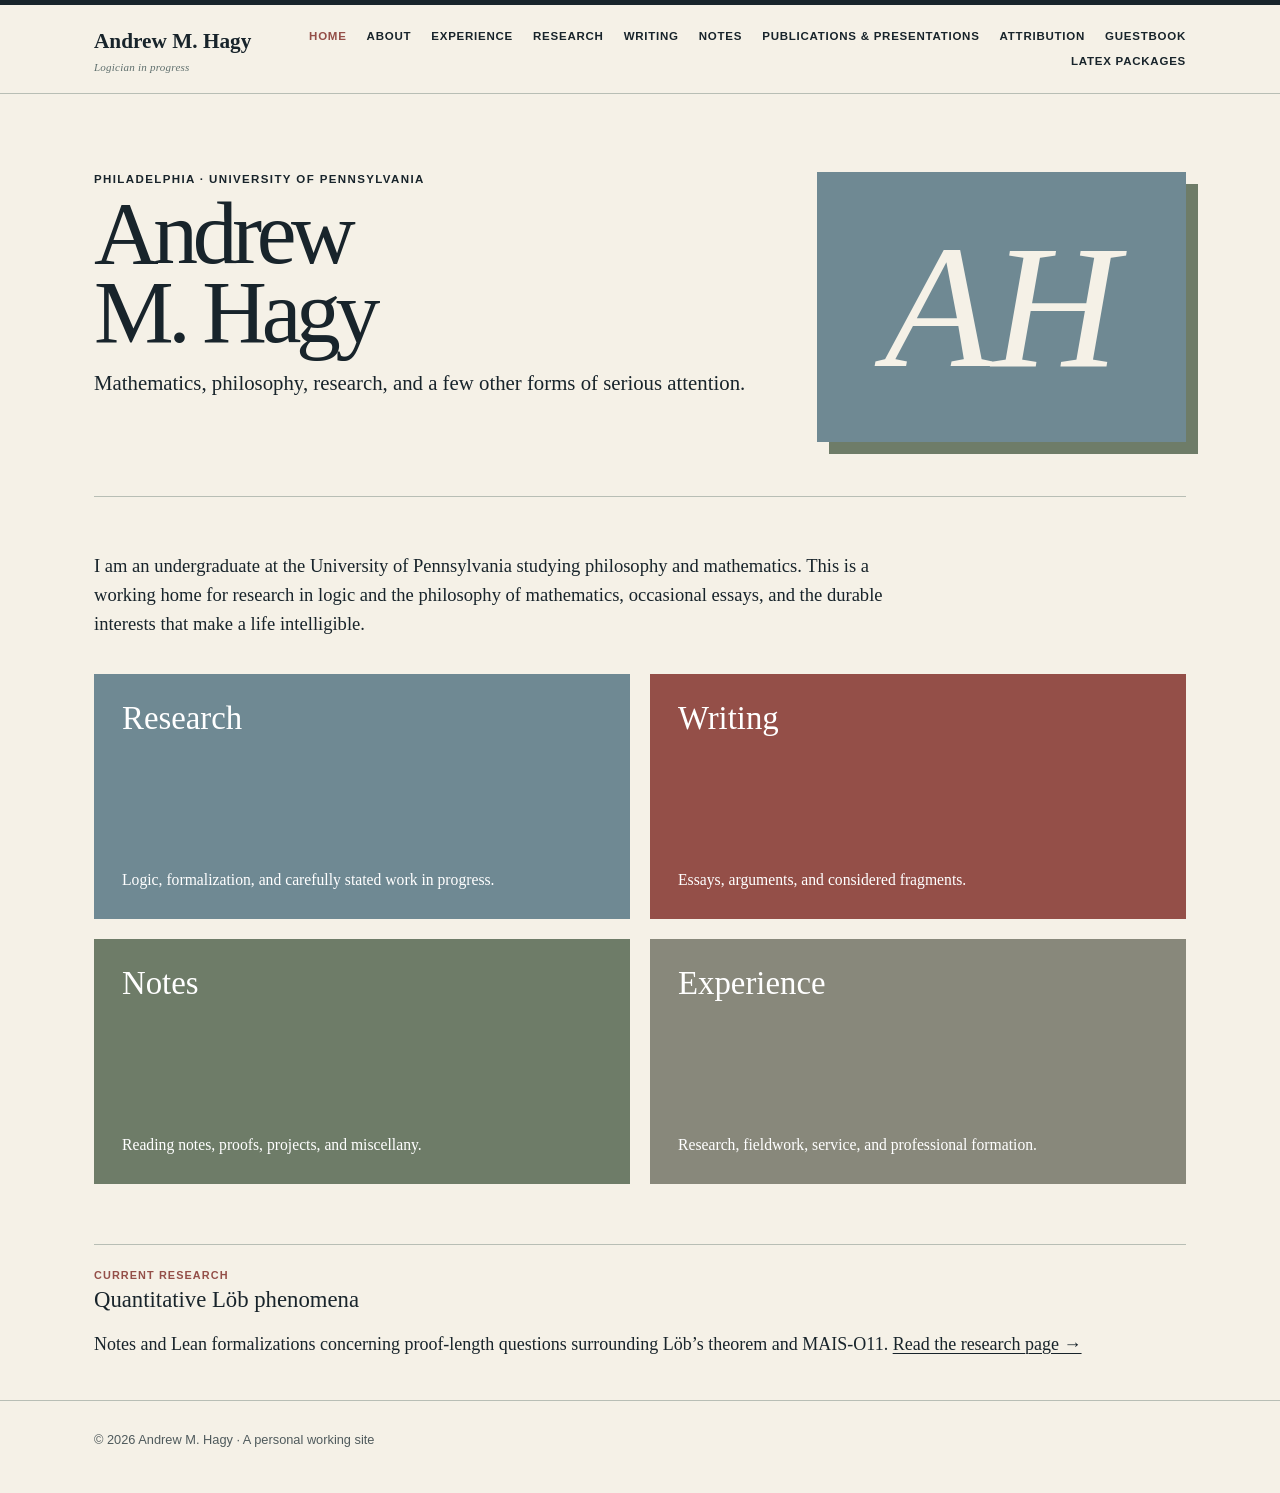
==== commit 6abd4c94: "Add LaTeX package placeholders and upload guide" ====
--- a/index.html
+++ b/index.html
@@ -1 +1 @@
-<!doctype html><html lang="en"><head><meta charset="utf-8"><meta name="viewport" content="width=device-width, initial-scale=1"><meta name="description" content="Andrew M. Hagy — philosophy, mathematics, research, and writing."><title>Andrew M. Hagy</title><link rel="stylesheet" href="style.css"></head><body><header><div class="frame masthead"><a class="name" href="index.html">Andrew M. Hagy<small>Logician in progress</small></a><nav aria-label="Primary navigation"><a href="index.html" aria-current="page">Home</a><a href="about.html">About</a><a href="experience.html">Experience</a><a href="research.html">Research</a><a href="writing.html">Writing</a><a href="notes.html">Notes</a><a href="publications.html">Publications &amp; Presentations</a><a href="attribution.html">Attribution</a><a href="guestbook.html">Guestbook</a></nav></div></header><main class="frame"><section class="hero"><div><p class="eyebrow">Philadelphia · University of Pennsylvania</p><h1>Andrew<br>M. Hagy</h1><p class="dek">Mathematics, philosophy, research, and a few other forms of serious attention.</p></div><div class="monogram" aria-label="Andrew Hagy monogram">AH</div></section><p class="intro">I am an undergraduate at the University of Pennsylvania studying philosophy and mathematics. This is a working home for research in logic and the philosophy of mathematics, occasional essays, and the durable interests that make a life intelligible.</p><div class="grid"><a class="tile blue" href="research.html"><h2>Research</h2><p>Logic, formalization, and carefully stated work in progress.</p></a><a class="tile red" href="writing.html"><h2>Writing</h2><p>Essays, arguments, and considered fragments.</p></a><a class="tile green" href="notes.html"><h2>Notes</h2><p>Reading notes, proofs, projects, and miscellany.</p></a><a class="tile olive" href="experience.html"><h2>Experience</h2><p>Research, fieldwork, service, and professional formation.</p></a></div><section class="entry"><p class="status">Current research</p><h2>Quantitative Löb phenomena</h2><p>Notes and Lean formalizations concerning proof-length questions surrounding Löb’s theorem and MAIS-O11. <a href="research.html">Read the research page →</a></p></section></main><footer><div class="frame">© 2026 Andrew M. Hagy · A personal working site</div></footer></body></html>+<!doctype html><html lang="en"><head><meta charset="utf-8"><meta name="viewport" content="width=device-width, initial-scale=1"><meta name="description" content="Andrew M. Hagy — philosophy, mathematics, research, and writing."><title>Andrew M. Hagy</title><link rel="stylesheet" href="style.css"></head><body><header><div class="frame masthead"><a class="name" href="index.html">Andrew M. Hagy<small>Logician in progress</small></a><nav aria-label="Primary navigation"><a href="index.html" aria-current="page">Home</a><a href="about.html">About</a><a href="experience.html">Experience</a><a href="research.html">Research</a><a href="writing.html">Writing</a><a href="notes.html">Notes</a><a href="publications.html">Publications &amp; Presentations</a><a href="attribution.html">Attribution</a><a href="guestbook.html">Guestbook</a><a href="latex.html">LaTeX Packages</a></nav></div></header><main class="frame"><section class="hero"><div><p class="eyebrow">Philadelphia · University of Pennsylvania</p><h1>Andrew<br>M. Hagy</h1><p class="dek">Mathematics, philosophy, research, and a few other forms of serious attention.</p></div><div class="monogram" aria-label="Andrew Hagy monogram">AH</div></section><p class="intro">I am an undergraduate at the University of Pennsylvania studying philosophy and mathematics. This is a working home for research in logic and the philosophy of mathematics, occasional essays, and the durable interests that make a life intelligible.</p><div class="grid"><a class="tile blue" href="research.html"><h2>Research</h2><p>Logic, formalization, and carefully stated work in progress.</p></a><a class="tile red" href="writing.html"><h2>Writing</h2><p>Essays, arguments, and considered fragments.</p></a><a class="tile green" href="notes.html"><h2>Notes</h2><p>Reading notes, proofs, projects, and miscellany.</p></a><a class="tile olive" href="experience.html"><h2>Experience</h2><p>Research, fieldwork, service, and professional formation.</p></a></div><section class="entry"><p class="status">Current research</p><h2>Quantitative Löb phenomena</h2><p>Notes and Lean formalizations concerning proof-length questions surrounding Löb’s theorem and MAIS-O11. <a href="research.html">Read the research page →</a></p></section></main><footer><div class="frame">© 2026 Andrew M. Hagy · A personal working site</div></footer></body></html>
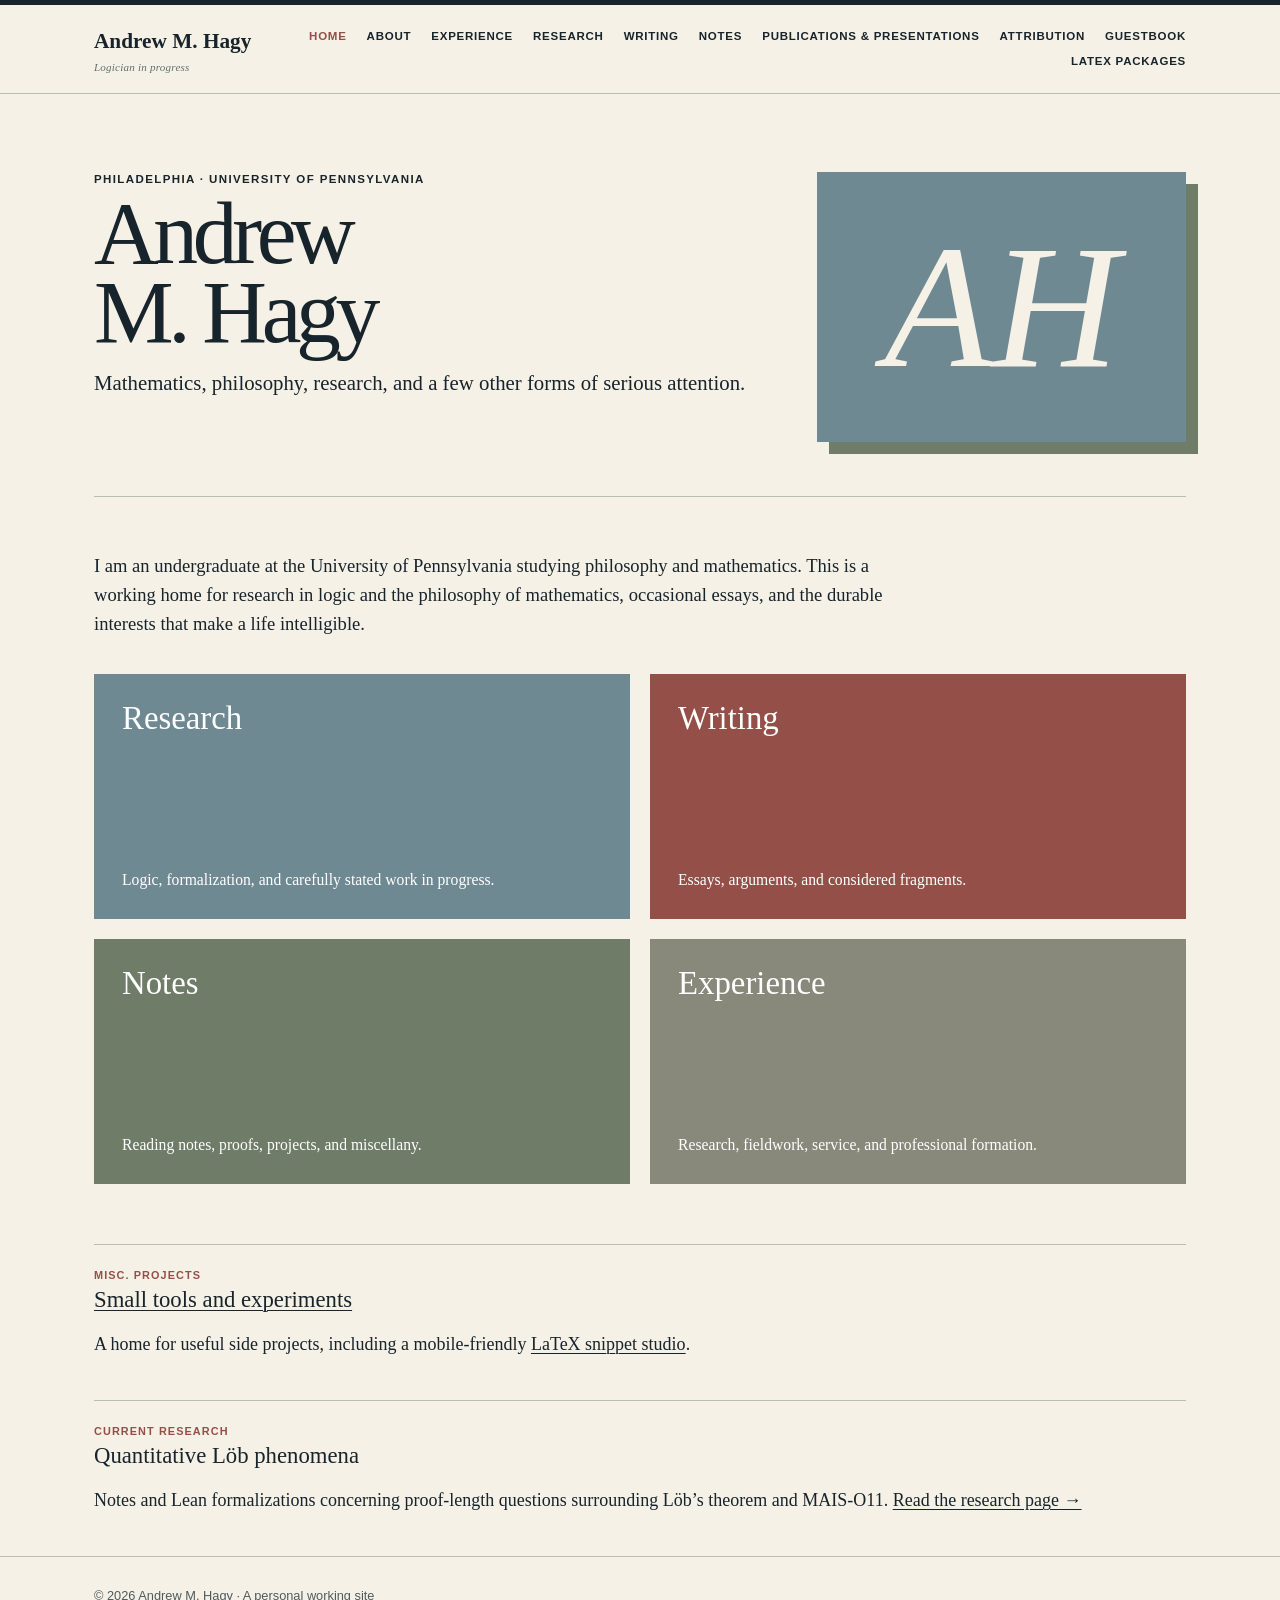
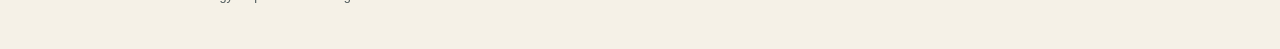
==== commit b2934355: "Add mobile LaTeX snippet studio" ====
--- a/index.html
+++ b/index.html
@@ -1 +1 @@
-<!doctype html><html lang="en"><head><meta charset="utf-8"><meta name="viewport" content="width=device-width, initial-scale=1"><meta name="description" content="Andrew M. Hagy — philosophy, mathematics, research, and writing."><title>Andrew M. Hagy</title><link rel="stylesheet" href="style.css"></head><body><header><div class="frame masthead"><a class="name" href="index.html">Andrew M. Hagy<small>Logician in progress</small></a><nav aria-label="Primary navigation"><a href="index.html" aria-current="page">Home</a><a href="about.html">About</a><a href="experience.html">Experience</a><a href="research.html">Research</a><a href="writing.html">Writing</a><a href="notes.html">Notes</a><a href="publications.html">Publications &amp; Presentations</a><a href="attribution.html">Attribution</a><a href="guestbook.html">Guestbook</a><a href="latex.html">LaTeX Packages</a></nav></div></header><main class="frame"><section class="hero"><div><p class="eyebrow">Philadelphia · University of Pennsylvania</p><h1>Andrew<br>M. Hagy</h1><p class="dek">Mathematics, philosophy, research, and a few other forms of serious attention.</p></div><div class="monogram" aria-label="Andrew Hagy monogram">AH</div></section><p class="intro">I am an undergraduate at the University of Pennsylvania studying philosophy and mathematics. This is a working home for research in logic and the philosophy of mathematics, occasional essays, and the durable interests that make a life intelligible.</p><div class="grid"><a class="tile blue" href="research.html"><h2>Research</h2><p>Logic, formalization, and carefully stated work in progress.</p></a><a class="tile red" href="writing.html"><h2>Writing</h2><p>Essays, arguments, and considered fragments.</p></a><a class="tile green" href="notes.html"><h2>Notes</h2><p>Reading notes, proofs, projects, and miscellany.</p></a><a class="tile olive" href="experience.html"><h2>Experience</h2><p>Research, fieldwork, service, and professional formation.</p></a></div><section class="entry"><p class="status">Current research</p><h2>Quantitative Löb phenomena</h2><p>Notes and Lean formalizations concerning proof-length questions surrounding Löb’s theorem and MAIS-O11. <a href="research.html">Read the research page →</a></p></section></main><footer><div class="frame">© 2026 Andrew M. Hagy · A personal working site</div></footer></body></html>+<!doctype html><html lang="en"><head><meta charset="utf-8"><meta name="viewport" content="width=device-width, initial-scale=1"><meta name="description" content="Andrew M. Hagy — philosophy, mathematics, research, and writing."><title>Andrew M. Hagy</title><link rel="stylesheet" href="style.css"></head><body><header><div class="frame masthead"><a class="name" href="index.html">Andrew M. Hagy<small>Logician in progress</small></a><nav aria-label="Primary navigation"><a href="index.html" aria-current="page">Home</a><a href="about.html">About</a><a href="experience.html">Experience</a><a href="research.html">Research</a><a href="writing.html">Writing</a><a href="notes.html">Notes</a><a href="publications.html">Publications &amp; Presentations</a><a href="attribution.html">Attribution</a><a href="guestbook.html">Guestbook</a><a href="latex.html">LaTeX Packages</a></nav></div></header><main class="frame"><section class="hero"><div><p class="eyebrow">Philadelphia · University of Pennsylvania</p><h1>Andrew<br>M. Hagy</h1><p class="dek">Mathematics, philosophy, research, and a few other forms of serious attention.</p></div><div class="monogram" aria-label="Andrew Hagy monogram">AH</div></section><p class="intro">I am an undergraduate at the University of Pennsylvania studying philosophy and mathematics. This is a working home for research in logic and the philosophy of mathematics, occasional essays, and the durable interests that make a life intelligible.</p><div class="grid"><a class="tile blue" href="research.html"><h2>Research</h2><p>Logic, formalization, and carefully stated work in progress.</p></a><a class="tile red" href="writing.html"><h2>Writing</h2><p>Essays, arguments, and considered fragments.</p></a><a class="tile green" href="notes.html"><h2>Notes</h2><p>Reading notes, proofs, projects, and miscellany.</p></a><a class="tile olive" href="experience.html"><h2>Experience</h2><p>Research, fieldwork, service, and professional formation.</p></a></div><section class="entry"><p class="status">Misc. Projects</p><h2><a href="misc-projects.html">Small tools and experiments</a></h2><p>A home for useful side projects, including a mobile-friendly <a href="latex-snippet.html">LaTeX snippet studio</a>.</p></section><section class="entry"><p class="status">Current research</p><h2>Quantitative Löb phenomena</h2><p>Notes and Lean formalizations concerning proof-length questions surrounding Löb’s theorem and MAIS-O11. <a href="research.html">Read the research page →</a></p></section></main><footer><div class="frame">© 2026 Andrew M. Hagy · A personal working site</div></footer></body></html>
